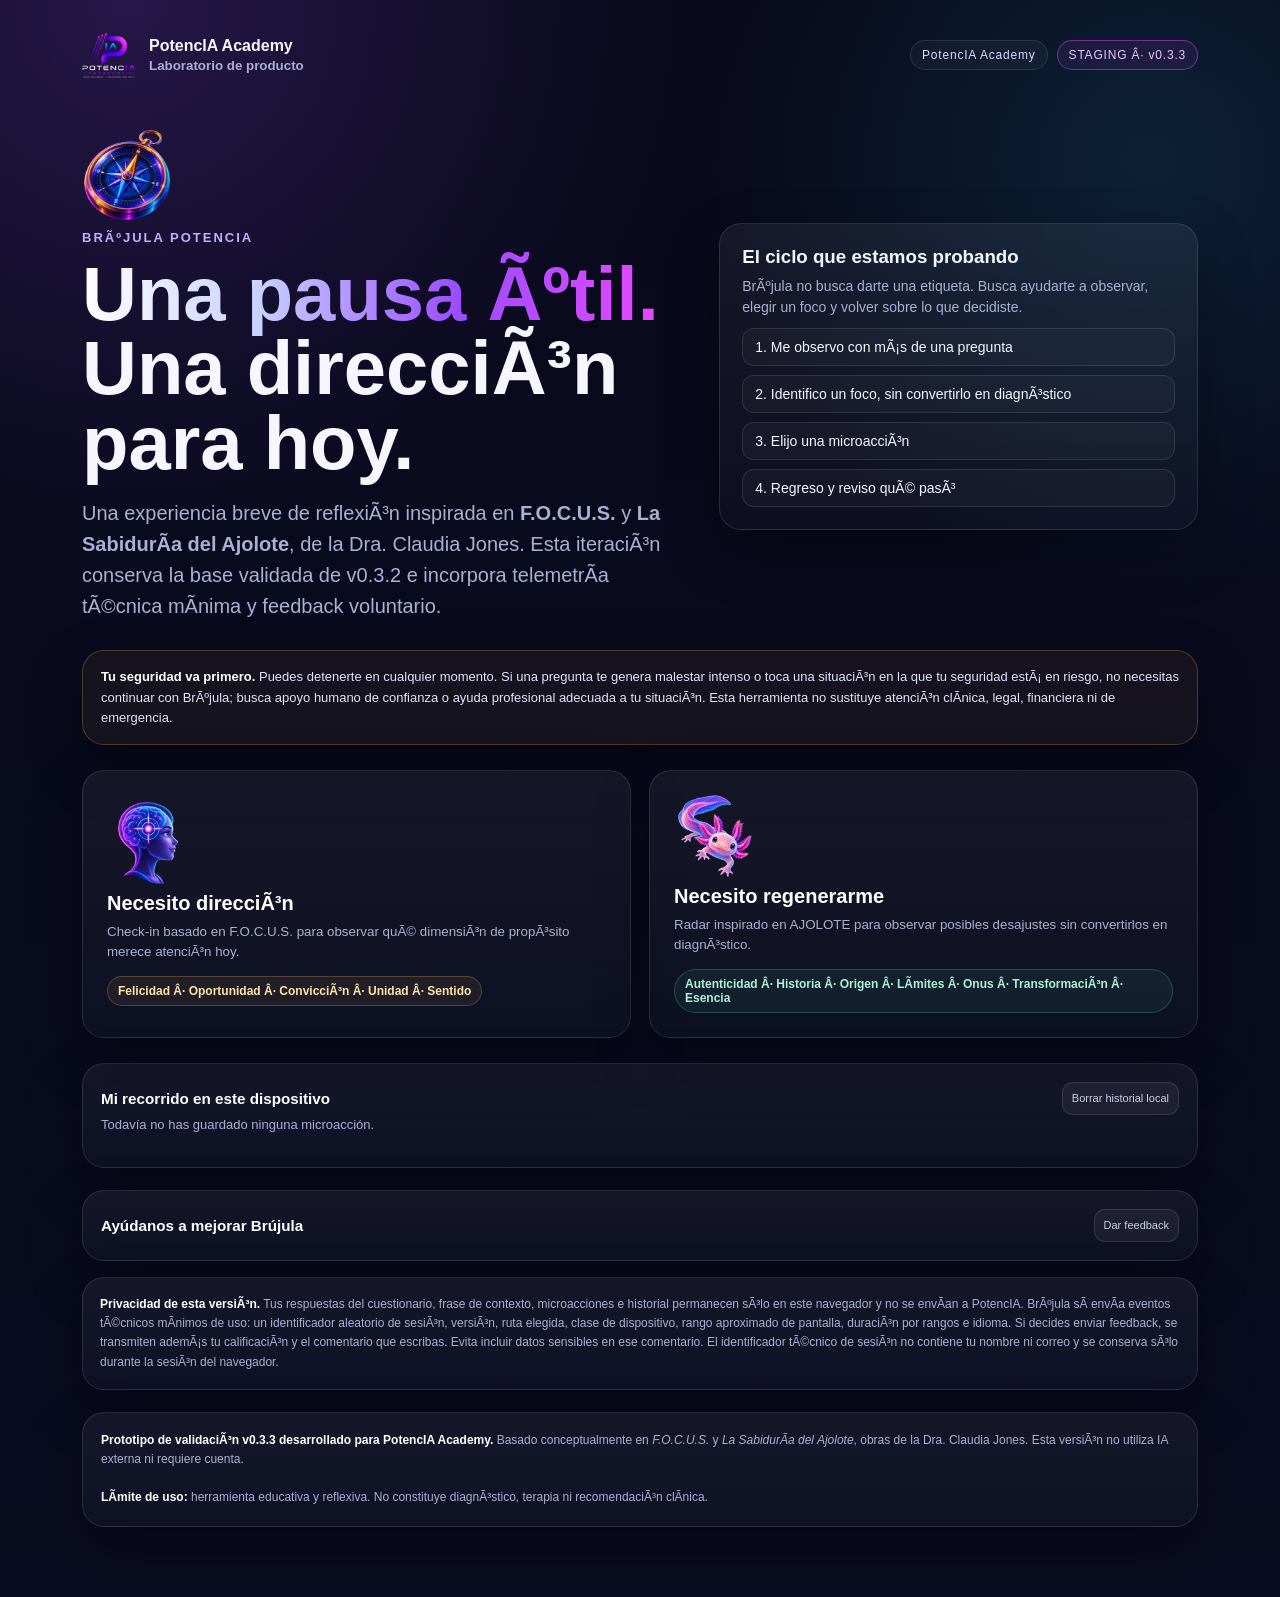
==== staging/brujula-potencia-v033/index.html @ c31e6311 "Despliegue público mínimo inicial" ====
﻿<!doctype html>
<html lang="es">
<head>
<meta charset="utf-8">
<meta name="viewport" content="width=device-width,initial-scale=1">
<title>BrÃºjula PotencIA v0.3.3 â€” Staging</title>
<link rel="stylesheet" href="./styles.css">
</head>
<body>
<div class="w">
  <div class="top">
    <div class="brand"><img src="./assets/potencia-academy-logo.webp" alt="" aria-hidden="true" style="width:54px;height:54px;object-fit:contain;display:block"><div>PotencIA Academy<small>Laboratorio de producto</small></div></div>
    <div class="topright"><a class="stage" href="../../">PotencIA Academy</a><div class="badge">STAGING Â· v0.3.3</div></div>
  </div>

  <section class="hero">
    <div><img src="./assets/brujula.webp" alt="" aria-hidden="true" style="width:90px;height:90px;object-fit:contain;display:block;margin-bottom:10px"><div class="k">BrÃºjula PotencIA</div><h1><span class="gr">Una pausa Ãºtil.</span><br>Una direcciÃ³n para hoy.</h1><p>Una experiencia breve de reflexiÃ³n inspirada en <b>F.O.C.U.S.</b> y <b>La SabidurÃ­a del Ajolote</b>, de la Dra. Claudia Jones. Esta iteraciÃ³n conserva la base validada de v0.3.2 e incorpora telemetrÃ­a tÃ©cnica mÃ­nima y feedback voluntario.</p></div>
    <div class="box"><h3>El ciclo que estamos probando</h3><p>BrÃºjula no busca darte una etiqueta. Busca ayudarte a observar, elegir un foco y volver sobre lo que decidiste.</p><div class="step">1. Me observo con mÃ¡s de una pregunta</div><div class="step">2. Identifico un foco, sin convertirlo en diagnÃ³stico</div><div class="step">3. Elijo una microacciÃ³n</div><div class="step">4. Regreso y reviso quÃ© pasÃ³</div></div>
  </section>

  <div class="safety"><strong>Tu seguridad va primero.</strong> Puedes detenerte en cualquier momento. Si una pregunta te genera malestar intenso o toca una situaciÃ³n en la que tu seguridad estÃ¡ en riesgo, no necesitas continuar con BrÃºjula; busca apoyo humano de confianza o ayuda profesional adecuada a tu situaciÃ³n. Esta herramienta no sustituye atenciÃ³n clÃ­nica, legal, financiera ni de emergencia.</div>

  <section class="follow" id="followCard" aria-live="polite"></section>

  <section id="home">
    <div class="choices">
      <button type="button" class="card f" onclick="openRoute('focus')"><img src="./assets/focus.webp" alt="" aria-hidden="true" style="width:82px;height:82px;object-fit:contain;display:block;margin-bottom:8px"><h2>Necesito direcciÃ³n</h2><p>Check-in basado en F.O.C.U.S. para observar quÃ© dimensiÃ³n de propÃ³sito merece atenciÃ³n hoy.</p><span class="tag">Felicidad Â· Oportunidad Â· ConvicciÃ³n Â· Unidad Â· Sentido</span></button>
      <button type="button" class="card a" onclick="openRoute('axo')"><img src="./assets/ajolote.webp" alt="" aria-hidden="true" style="width:82px;height:82px;object-fit:contain;display:block;margin-bottom:8px"><h2>Necesito regenerarme</h2><p>Radar inspirado en AJOLOTE para observar posibles desajustes sin convertirlos en diagnÃ³stico.</p><span class="tag">Autenticidad Â· Historia Â· Origen Â· LÃ­mites Â· Onus Â· TransformaciÃ³n Â· Esencia</span></button>
    </div>
  </section>

  <section class="app" id="focus" aria-labelledby="focusTitle"><div class="ah"><div><div class="k">Ruta F.O.C.U.S.</div><h2 id="focusTitle" tabindex="-1">Â¿DÃ³nde necesitas direcciÃ³n hoy?</h2><p>1 = necesito atenderlo Â· 5 = se siente sÃ³lido hoy.</p></div><img src="./assets/focus.webp" alt="" aria-hidden="true" style="width:96px;height:96px;object-fit:contain;display:block;margin-left:auto;align-self:center"><button type="button" class="back" onclick="goHome()">â† Volver</button></div><div class="grid"><div class="panel" id="focusForm"></div><div class="panel"><div class="res empty" id="focusRes" tabindex="-1" aria-live="polite">Tu reflexiÃ³n aparecerÃ¡ aquÃ­.<br>La herramienta identifica Ã¡reas para explorar, no una calificaciÃ³n personal.</div></div></div></section>

  <section class="app" id="axo" aria-labelledby="axoTitle"><div class="ah"><div><div class="k">Ruta AJOLOTE</div><h2 id="axoTitle" tabindex="-1">Â¿DÃ³nde puede haber un desajuste hoy?</h2><p>1 = quiero explorarlo Â· 5 = se siente alineado.</p></div><img src="./assets/ajolote.webp" alt="" aria-hidden="true" style="width:96px;height:96px;object-fit:contain;display:block;margin-left:auto;align-self:center"><button type="button" class="back" onclick="goHome()">â† Volver</button></div><div class="grid"><div class="panel" id="axoForm"></div><div class="panel"><div class="res empty" id="axoRes" tabindex="-1" aria-live="polite">Tu reflexiÃ³n aparecerÃ¡ aquÃ­.<br>Propone un Ã¡rea de observaciÃ³n; no diagnostica.</div></div></div></section>

  <section class="history" aria-labelledby="historyTitle"><div class="historytop"><h3 id="historyTitle">Mi recorrido en este dispositivo</h3><button type="button" class="clearbtn" onclick="clearHistory()">Borrar historial local</button></div><div id="historyList" aria-live="polite">TodavÃ­a no has guardado ninguna microacciÃ³n.</div><div id="storageNotice" class="note" aria-live="polite"></div></section>

  <section class="history" id="feedbackCard" aria-labelledby="feedbackTitle"></section>

  <div class="privacy"><strong>Privacidad de esta versiÃ³n.</strong> Tus respuestas del cuestionario, frase de contexto, microacciones e historial permanecen sÃ³lo en este navegador y no se envÃ­an a PotencIA. BrÃºjula sÃ­ envÃ­a eventos tÃ©cnicos mÃ­nimos de uso: un identificador aleatorio de sesiÃ³n, versiÃ³n, ruta elegida, clase de dispositivo, rango aproximado de pantalla, duraciÃ³n por rangos e idioma. Si decides enviar feedback, se transmiten ademÃ¡s tu calificaciÃ³n y el comentario que escribas. Evita incluir datos sensibles en ese comentario. El identificador tÃ©cnico de sesiÃ³n no contiene tu nombre ni correo y se conserva sÃ³lo durante la sesiÃ³n del navegador.</div>

  <div class="foot"><strong>Prototipo de validaciÃ³n v0.3.3 desarrollado para PotencIA Academy.</strong> Basado conceptualmente en <em>F.O.C.U.S.</em> y <em>La SabidurÃ­a del Ajolote</em>, obras de la Dra. Claudia Jones. Esta versiÃ³n no utiliza IA externa ni requiere cuenta.<br><br><strong>LÃ­mite de uso:</strong> herramienta educativa y reflexiva. No constituye diagnÃ³stico, terapia ni recomendaciÃ³n clÃ­nica.</div>
</div>

<script src="./data.js"></script>
<script src="./app.js"></script>
<script src="./telemetry.js"></script>
</body>
</html>
---- staging/brujula-potencia-v033/styles.css ----
:root{--bg:#08091a;--bg2:#0b0e24;--panel:#10132e;--txt:#f5f6ff;--mut:#aab0d4;--p:#9b4dff;--m:#e648ff;--c:#29c8ff;--g:#4ed5a2;--y:#f2ba50;--r:#ff7d93;--b:rgba(255,255,255,.11);--shadow:0 22px 55px rgba(0,0,0,.30)}
*{box-sizing:border-box}html{scroll-behavior:smooth}body{margin:0;font-family:Inter,Segoe UI,Arial,sans-serif;color:var(--txt);background:radial-gradient(circle at 10% 0,rgba(155,77,255,.20),transparent 28%),radial-gradient(circle at 90% 10%,rgba(41,200,255,.12),transparent 24%),linear-gradient(180deg,#08091a,#090b20);min-height:100vh}.w{max-width:1160px;margin:auto;padding:28px 22px 70px}.top{display:flex;justify-content:space-between;align-items:center;gap:18px}.brand{display:flex;gap:13px;align-items:center;font-weight:800}.logo{width:46px;height:46px;border-radius:14px;display:grid;place-items:center;background:linear-gradient(135deg,var(--c),var(--p),var(--m));font-weight:900}.brand small{display:block;color:var(--mut);font-weight:600;margin-top:3px}.topright{display:flex;gap:9px;align-items:center;flex-wrap:wrap;justify-content:flex-end}.badge,.stage{font-size:12px;letter-spacing:.8px;border-radius:999px;padding:7px 11px}.badge{border:1px solid rgba(230,72,255,.45);background:rgba(230,72,255,.08);color:#f0c7ff}.stage{border:1px solid var(--b);color:#d8dcff;background:rgba(255,255,255,.035)}a.stage{text-decoration:none}.hero{display:grid;grid-template-columns:1.12fr .88fr;gap:28px;align-items:center;padding:48px 0 26px}.k{font-size:13px;color:#c7abff;text-transform:uppercase;letter-spacing:2px;font-weight:800}h1{font-size:clamp(44px,6vw,76px);line-height:.98;margin:12px 0 18px}.gr{background:linear-gradient(90deg,#fff,#c8d4ff 30%,#9b4dff 65%,#e648ff);-webkit-background-clip:text;background-clip:text;color:transparent}.hero p{font-size:20px;line-height:1.55;color:var(--mut);margin:0}.box,.card,.app,.follow,.history,.foot,.privacy,.safety{border:1px solid var(--b);border-radius:22px;background:linear-gradient(180deg,rgba(255,255,255,.06),rgba(255,255,255,.025));box-shadow:var(--shadow)}.box{padding:22px}.box h3{margin:0 0 8px}.box p{font-size:14px!important}.step{padding:10px 12px;margin-top:9px;border:1px solid var(--b);border-radius:12px;background:rgba(255,255,255,.03);font-size:14px}.safety{padding:16px 18px;margin:2px 0 20px;color:#dfe3ff;font-size:13px;line-height:1.55;border-color:rgba(242,186,80,.24);background:rgba(242,186,80,.055)}.safety strong{color:white}.follow{padding:20px;margin:10px 0 25px;display:none}.follow.on{display:block}.follow-top{display:flex;justify-content:space-between;gap:14px;align-items:flex-start}.follow h3{margin:3px 0 7px}.follow p{margin:0;color:var(--mut);line-height:1.5}.statusrow,.row{display:flex;gap:9px;flex-wrap:wrap;margin-top:15px}.statusbtn,.back,.btn,.ghost,.choicebtn,.clearbtn{border-radius:11px;padding:10px 13px;font-weight:800;cursor:pointer;font:inherit}.statusbtn,.back,.ghost,.choicebtn,.clearbtn{border:1px solid var(--b);background:rgba(255,255,255,.05);color:white}.statusbtn:hover,.back:hover,.ghost:hover,.choicebtn:hover{border-color:rgba(155,77,255,.55)}.btn{border:0;color:white;background:linear-gradient(90deg,var(--p),var(--m));box-shadow:0 10px 25px rgba(155,77,255,.2)}button:disabled{opacity:.48;cursor:not-allowed}button:focus-visible,a:focus-visible,input:focus-visible,textarea:focus-visible{outline:3px solid rgba(41,200,255,.72);outline-offset:3px}.choices{display:grid;grid-template-columns:1fr 1fr;gap:18px;margin:25px 0}.card{padding:24px;text-align:left;color:white;cursor:pointer;transition:.2s}.card:hover{transform:translateY(-3px);border-color:rgba(155,77,255,.45)}.card h2{margin:8px 0 7px}.card p{margin:0;color:var(--mut);line-height:1.5}.tag{display:inline-block;margin-top:14px;padding:7px 10px;border-radius:999px;font-size:12px;font-weight:800}.f .tag{color:#ffe4aa;border:1px solid rgba(242,186,80,.25);background:rgba(242,186,80,.08)}.a .tag{color:#aef2d6;border:1px solid rgba(78,213,162,.25);background:rgba(78,213,162,.08)}.app{display:none;padding:20px;margin-top:8px}.app.on{display:block}.ah{display:flex;justify-content:space-between;gap:15px;align-items:flex-start}.ah h2{margin:4px 0 5px}.ah p{color:var(--mut);margin:0;line-height:1.5}.grid{display:grid;grid-template-columns:.94fr 1.06fr;gap:18px;margin-top:18px}.panel{border:1px solid var(--b);border-radius:18px;padding:19px;background:rgba(255,255,255,.025)}.panel h3{margin:0 0 6px}.lead{color:var(--mut);font-size:13px;margin:0 0 15px;line-height:1.5}.dim{padding:15px 0;border:0;border-bottom:1px solid rgba(255,255,255,.075);margin:0}.dim:last-of-type{border-bottom:0}.dim legend{width:100%;padding:0}.dimhead{display:flex;justify-content:space-between;gap:12px;align-items:flex-start;margin-bottom:8px}.dimhead b{line-height:1.4}.avg{font-size:12px;color:#cfd4ff;white-space:nowrap;background:rgba(255,255,255,.04);border:1px solid var(--b);padding:5px 8px;border-radius:999px}.q{padding:8px 0}.qt{display:flex;justify-content:space-between;gap:12px;font-size:13px;line-height:1.4;color:#e3e6ff}.sc{font-size:12px;color:#b9c0e7;white-space:nowrap}input[type=range]{width:100%;accent-color:var(--p);margin-top:8px}.scale{display:flex;justify-content:space-between;color:#9299bd;font-size:11px}.unanswered{color:#f5c56f}.context{margin-top:17px;padding-top:15px;border-top:1px solid rgba(255,255,255,.075)}label{display:block;font-size:12px;color:#e1e5ff;font-weight:800;margin-bottom:7px}textarea,input[type=text]{width:100%;border-radius:12px;border:1px solid var(--b);background:#090c1f;color:white;padding:12px 13px;outline:none;font:inherit}textarea{min-height:92px;resize:vertical}textarea:focus,input[type=text]:focus{border-color:rgba(155,77,255,.7);box-shadow:0 0 0 3px rgba(155,77,255,.11)}.res{min-height:550px;border:1px solid var(--b);border-radius:15px;padding:19px;background:#090c1f;line-height:1.55}.res.empty{display:flex;align-items:center;justify-content:center;text-align:center;color:#8f97bd}.res.stale{border-color:rgba(242,186,80,.35);color:#e8d8b8}.res h2{margin:0 0 5px}.res h4{margin:17px 0 5px;font-size:12px;letter-spacing:1px;text-transform:uppercase;color:#bfc5e9}.res p{margin:5px 0}.rbadge{display:inline-block;padding:6px 9px;border-radius:999px;font-size:12px;font-weight:800;margin-bottom:10px}.bf{color:#ffe4aa;border:1px solid rgba(242,186,80,.25);background:rgba(242,186,80,.08)}.ba{color:#aef2d6;border:1px solid rgba(78,213,162,.25);background:rgba(78,213,162,.08)}.contextbox,.act,.book,.near,.choose{margin-top:14px;padding:14px;border-radius:13px;border:1px solid var(--b)}.contextbox{background:rgba(41,200,255,.055)}.contextbox p{font-size:13px;color:#dbe8ff}.act{background:linear-gradient(90deg,rgba(155,77,255,.12),rgba(41,200,255,.07))}.book,.near{background:rgba(255,255,255,.035)}.book p,.near p{color:var(--mut);font-size:13px}.choose{background:rgba(242,186,80,.06);border-color:rgba(242,186,80,.2)}.choicegrid{display:flex;gap:8px;flex-wrap:wrap;margin-top:10px}.actionlist{display:grid;gap:8px;margin-top:9px}.actionopt{display:flex;align-items:flex-start;gap:8px;border:1px solid var(--b);border-radius:11px;padding:10px;background:rgba(255,255,255,.025);font-size:13px}.actionopt input{margin-top:3px}.customaction{margin-top:10px}.savecontext{display:flex;gap:9px;align-items:flex-start;margin-top:12px;font-size:12px;color:#cfd4ef;font-weight:600}.savecontext input{margin-top:2px}.note{margin-top:14px;font-size:12px;color:#9299bd;line-height:1.5}.history{margin-top:22px;padding:18px;color:var(--mut);font-size:13px;line-height:1.55}.historytop{display:flex;justify-content:space-between;gap:12px;align-items:center}.history h3{margin:0;color:white}.clearbtn{font-size:11px;padding:7px 9px;color:#cbd0ed}.histitem{padding:12px 0;border-bottom:1px solid rgba(255,255,255,.07)}.histitem:last-child{border-bottom:0}.histitem b{color:white}.hstatus{display:inline-block;margin-left:6px;padding:3px 7px;border-radius:999px;border:1px solid var(--b);font-size:10px;color:#cfd4ff}.privacy{margin-top:16px;padding:17px;color:var(--mut);font-size:12px;line-height:1.6}.privacy strong{color:white}.foot{margin-top:22px;padding:18px;color:var(--mut);font-size:12px;line-height:1.6}.foot strong{color:white}.link{display:inline-block;margin-top:7px;color:white;text-decoration:none;font-weight:800;border:1px solid var(--b);padding:9px 11px;border-radius:10px;background:rgba(255,255,255,.05)}.error{color:#ffc3cd}.ok{color:#aef2d6}.hidden{display:none!important}.sr-only{position:absolute;width:1px;height:1px;padding:0;margin:-1px;overflow:hidden;clip:rect(0,0,0,0);white-space:nowrap;border:0}@media(max-width:880px){.hero,.choices,.grid{grid-template-columns:1fr}.ah,.follow-top{flex-direction:column}.top{align-items:flex-start}.topright{justify-content:flex-start}.res{min-height:360px}}
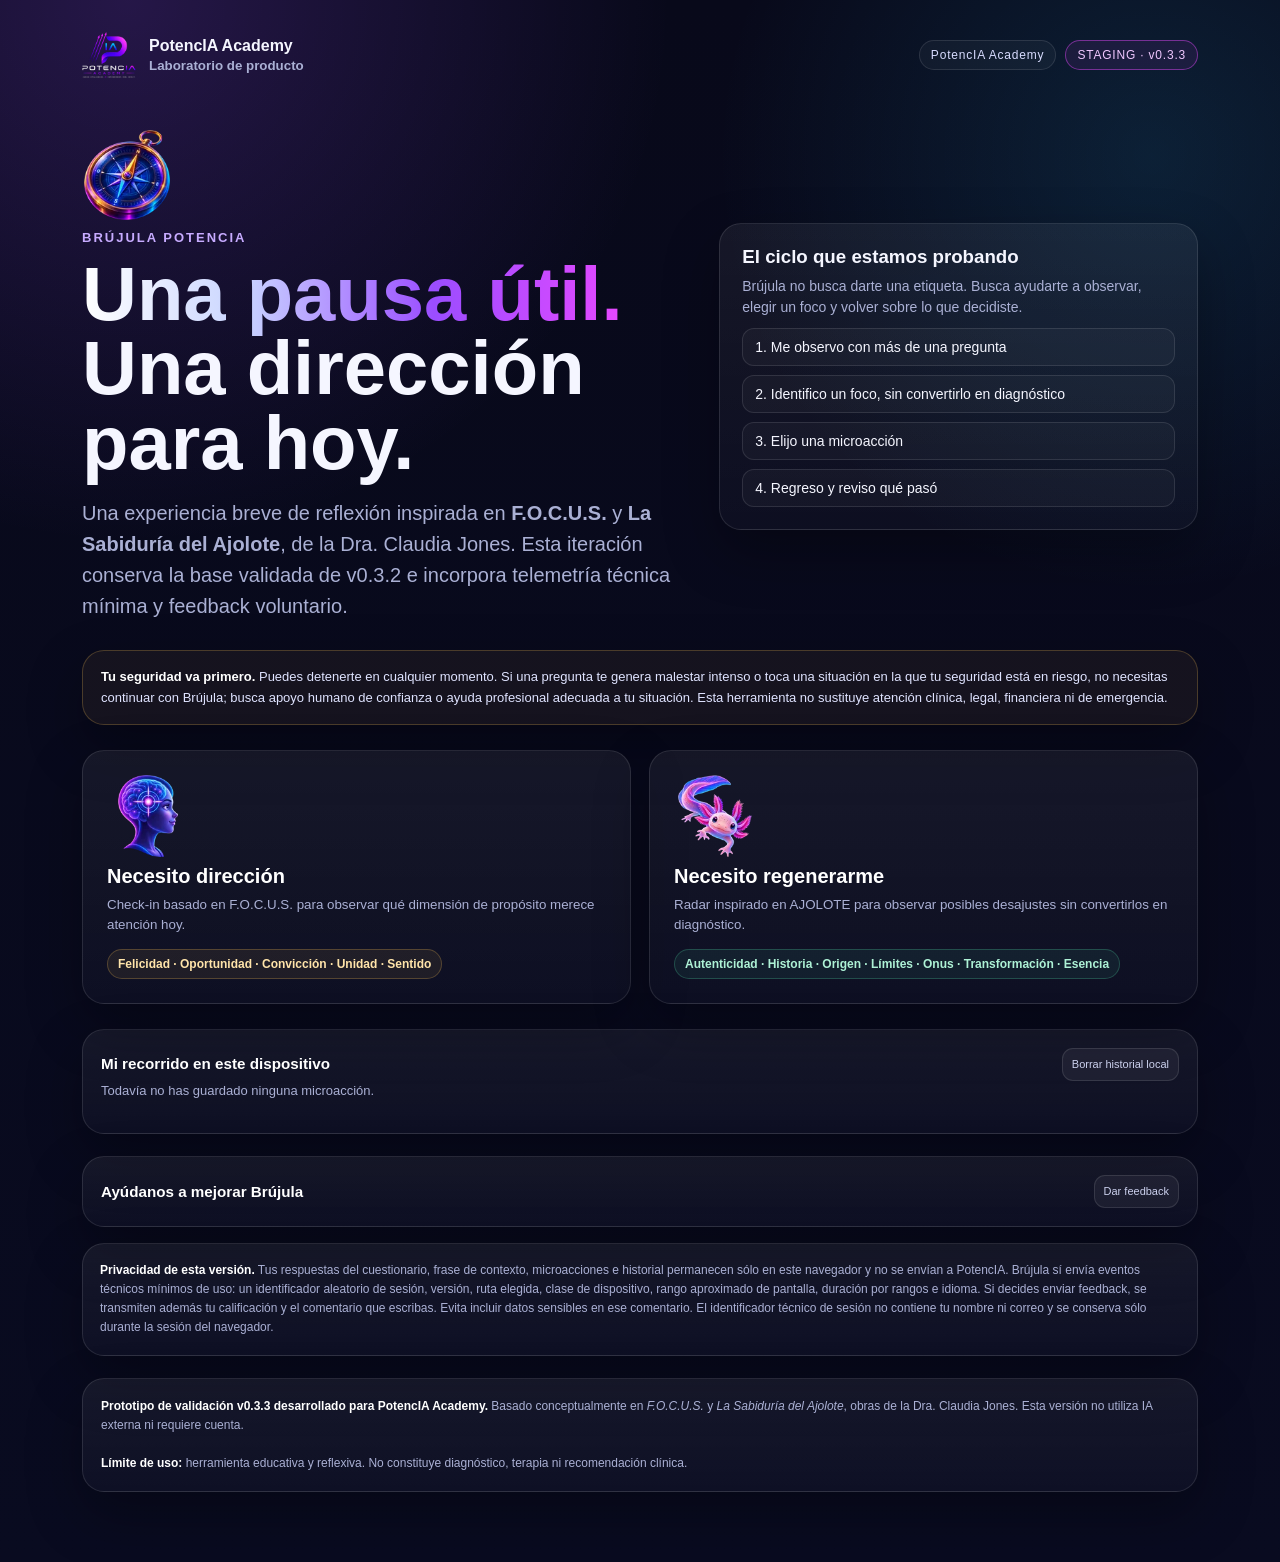
==== commit d897b61f: "Corrige codificación UTF-8 de Brújula" ====
--- a/staging/brujula-potencia-v033/index.html
+++ b/staging/brujula-potencia-v033/index.html
@@ -1,45 +1,45 @@
-﻿<!doctype html>
+<!doctype html>
 <html lang="es">
 <head>
 <meta charset="utf-8">
 <meta name="viewport" content="width=device-width,initial-scale=1">
-<title>BrÃºjula PotencIA v0.3.3 â€” Staging</title>
+<title>Brújula PotencIA v0.3.3 — Staging</title>
 <link rel="stylesheet" href="./styles.css">
 </head>
 <body>
 <div class="w">
   <div class="top">
     <div class="brand"><img src="./assets/potencia-academy-logo.webp" alt="" aria-hidden="true" style="width:54px;height:54px;object-fit:contain;display:block"><div>PotencIA Academy<small>Laboratorio de producto</small></div></div>
-    <div class="topright"><a class="stage" href="../../">PotencIA Academy</a><div class="badge">STAGING Â· v0.3.3</div></div>
+    <div class="topright"><a class="stage" href="../../">PotencIA Academy</a><div class="badge">STAGING · v0.3.3</div></div>
   </div>
 
   <section class="hero">
-    <div><img src="./assets/brujula.webp" alt="" aria-hidden="true" style="width:90px;height:90px;object-fit:contain;display:block;margin-bottom:10px"><div class="k">BrÃºjula PotencIA</div><h1><span class="gr">Una pausa Ãºtil.</span><br>Una direcciÃ³n para hoy.</h1><p>Una experiencia breve de reflexiÃ³n inspirada en <b>F.O.C.U.S.</b> y <b>La SabidurÃ­a del Ajolote</b>, de la Dra. Claudia Jones. Esta iteraciÃ³n conserva la base validada de v0.3.2 e incorpora telemetrÃ­a tÃ©cnica mÃ­nima y feedback voluntario.</p></div>
-    <div class="box"><h3>El ciclo que estamos probando</h3><p>BrÃºjula no busca darte una etiqueta. Busca ayudarte a observar, elegir un foco y volver sobre lo que decidiste.</p><div class="step">1. Me observo con mÃ¡s de una pregunta</div><div class="step">2. Identifico un foco, sin convertirlo en diagnÃ³stico</div><div class="step">3. Elijo una microacciÃ³n</div><div class="step">4. Regreso y reviso quÃ© pasÃ³</div></div>
+    <div><img src="./assets/brujula.webp" alt="" aria-hidden="true" style="width:90px;height:90px;object-fit:contain;display:block;margin-bottom:10px"><div class="k">Brújula PotencIA</div><h1><span class="gr">Una pausa útil.</span><br>Una dirección para hoy.</h1><p>Una experiencia breve de reflexión inspirada en <b>F.O.C.U.S.</b> y <b>La Sabiduría del Ajolote</b>, de la Dra. Claudia Jones. Esta iteración conserva la base validada de v0.3.2 e incorpora telemetría técnica mínima y feedback voluntario.</p></div>
+    <div class="box"><h3>El ciclo que estamos probando</h3><p>Brújula no busca darte una etiqueta. Busca ayudarte a observar, elegir un foco y volver sobre lo que decidiste.</p><div class="step">1. Me observo con más de una pregunta</div><div class="step">2. Identifico un foco, sin convertirlo en diagnóstico</div><div class="step">3. Elijo una microacción</div><div class="step">4. Regreso y reviso qué pasó</div></div>
   </section>
 
-  <div class="safety"><strong>Tu seguridad va primero.</strong> Puedes detenerte en cualquier momento. Si una pregunta te genera malestar intenso o toca una situaciÃ³n en la que tu seguridad estÃ¡ en riesgo, no necesitas continuar con BrÃºjula; busca apoyo humano de confianza o ayuda profesional adecuada a tu situaciÃ³n. Esta herramienta no sustituye atenciÃ³n clÃ­nica, legal, financiera ni de emergencia.</div>
+  <div class="safety"><strong>Tu seguridad va primero.</strong> Puedes detenerte en cualquier momento. Si una pregunta te genera malestar intenso o toca una situación en la que tu seguridad está en riesgo, no necesitas continuar con Brújula; busca apoyo humano de confianza o ayuda profesional adecuada a tu situación. Esta herramienta no sustituye atención clínica, legal, financiera ni de emergencia.</div>
 
   <section class="follow" id="followCard" aria-live="polite"></section>
 
   <section id="home">
     <div class="choices">
-      <button type="button" class="card f" onclick="openRoute('focus')"><img src="./assets/focus.webp" alt="" aria-hidden="true" style="width:82px;height:82px;object-fit:contain;display:block;margin-bottom:8px"><h2>Necesito direcciÃ³n</h2><p>Check-in basado en F.O.C.U.S. para observar quÃ© dimensiÃ³n de propÃ³sito merece atenciÃ³n hoy.</p><span class="tag">Felicidad Â· Oportunidad Â· ConvicciÃ³n Â· Unidad Â· Sentido</span></button>
-      <button type="button" class="card a" onclick="openRoute('axo')"><img src="./assets/ajolote.webp" alt="" aria-hidden="true" style="width:82px;height:82px;object-fit:contain;display:block;margin-bottom:8px"><h2>Necesito regenerarme</h2><p>Radar inspirado en AJOLOTE para observar posibles desajustes sin convertirlos en diagnÃ³stico.</p><span class="tag">Autenticidad Â· Historia Â· Origen Â· LÃ­mites Â· Onus Â· TransformaciÃ³n Â· Esencia</span></button>
+      <button type="button" class="card f" onclick="openRoute('focus')"><img src="./assets/focus.webp" alt="" aria-hidden="true" style="width:82px;height:82px;object-fit:contain;display:block;margin-bottom:8px"><h2>Necesito dirección</h2><p>Check-in basado en F.O.C.U.S. para observar qué dimensión de propósito merece atención hoy.</p><span class="tag">Felicidad · Oportunidad · Convicción · Unidad · Sentido</span></button>
+      <button type="button" class="card a" onclick="openRoute('axo')"><img src="./assets/ajolote.webp" alt="" aria-hidden="true" style="width:82px;height:82px;object-fit:contain;display:block;margin-bottom:8px"><h2>Necesito regenerarme</h2><p>Radar inspirado en AJOLOTE para observar posibles desajustes sin convertirlos en diagnóstico.</p><span class="tag">Autenticidad · Historia · Origen · Límites · Onus · Transformación · Esencia</span></button>
     </div>
   </section>
 
-  <section class="app" id="focus" aria-labelledby="focusTitle"><div class="ah"><div><div class="k">Ruta F.O.C.U.S.</div><h2 id="focusTitle" tabindex="-1">Â¿DÃ³nde necesitas direcciÃ³n hoy?</h2><p>1 = necesito atenderlo Â· 5 = se siente sÃ³lido hoy.</p></div><img src="./assets/focus.webp" alt="" aria-hidden="true" style="width:96px;height:96px;object-fit:contain;display:block;margin-left:auto;align-self:center"><button type="button" class="back" onclick="goHome()">â† Volver</button></div><div class="grid"><div class="panel" id="focusForm"></div><div class="panel"><div class="res empty" id="focusRes" tabindex="-1" aria-live="polite">Tu reflexiÃ³n aparecerÃ¡ aquÃ­.<br>La herramienta identifica Ã¡reas para explorar, no una calificaciÃ³n personal.</div></div></div></section>
+  <section class="app" id="focus" aria-labelledby="focusTitle"><div class="ah"><div><div class="k">Ruta F.O.C.U.S.</div><h2 id="focusTitle" tabindex="-1">¿Dónde necesitas dirección hoy?</h2><p>1 = necesito atenderlo · 5 = se siente sólido hoy.</p></div><img src="./assets/focus.webp" alt="" aria-hidden="true" style="width:96px;height:96px;object-fit:contain;display:block;margin-left:auto;align-self:center"><button type="button" class="back" onclick="goHome()">← Volver</button></div><div class="grid"><div class="panel" id="focusForm"></div><div class="panel"><div class="res empty" id="focusRes" tabindex="-1" aria-live="polite">Tu reflexión aparecerá aquí.<br>La herramienta identifica áreas para explorar, no una calificación personal.</div></div></div></section>
 
-  <section class="app" id="axo" aria-labelledby="axoTitle"><div class="ah"><div><div class="k">Ruta AJOLOTE</div><h2 id="axoTitle" tabindex="-1">Â¿DÃ³nde puede haber un desajuste hoy?</h2><p>1 = quiero explorarlo Â· 5 = se siente alineado.</p></div><img src="./assets/ajolote.webp" alt="" aria-hidden="true" style="width:96px;height:96px;object-fit:contain;display:block;margin-left:auto;align-self:center"><button type="button" class="back" onclick="goHome()">â† Volver</button></div><div class="grid"><div class="panel" id="axoForm"></div><div class="panel"><div class="res empty" id="axoRes" tabindex="-1" aria-live="polite">Tu reflexiÃ³n aparecerÃ¡ aquÃ­.<br>Propone un Ã¡rea de observaciÃ³n; no diagnostica.</div></div></div></section>
+  <section class="app" id="axo" aria-labelledby="axoTitle"><div class="ah"><div><div class="k">Ruta AJOLOTE</div><h2 id="axoTitle" tabindex="-1">¿Dónde puede haber un desajuste hoy?</h2><p>1 = quiero explorarlo · 5 = se siente alineado.</p></div><img src="./assets/ajolote.webp" alt="" aria-hidden="true" style="width:96px;height:96px;object-fit:contain;display:block;margin-left:auto;align-self:center"><button type="button" class="back" onclick="goHome()">← Volver</button></div><div class="grid"><div class="panel" id="axoForm"></div><div class="panel"><div class="res empty" id="axoRes" tabindex="-1" aria-live="polite">Tu reflexión aparecerá aquí.<br>Propone un área de observación; no diagnostica.</div></div></div></section>
 
-  <section class="history" aria-labelledby="historyTitle"><div class="historytop"><h3 id="historyTitle">Mi recorrido en este dispositivo</h3><button type="button" class="clearbtn" onclick="clearHistory()">Borrar historial local</button></div><div id="historyList" aria-live="polite">TodavÃ­a no has guardado ninguna microacciÃ³n.</div><div id="storageNotice" class="note" aria-live="polite"></div></section>
+  <section class="history" aria-labelledby="historyTitle"><div class="historytop"><h3 id="historyTitle">Mi recorrido en este dispositivo</h3><button type="button" class="clearbtn" onclick="clearHistory()">Borrar historial local</button></div><div id="historyList" aria-live="polite">Todavía no has guardado ninguna microacción.</div><div id="storageNotice" class="note" aria-live="polite"></div></section>
 
   <section class="history" id="feedbackCard" aria-labelledby="feedbackTitle"></section>
 
-  <div class="privacy"><strong>Privacidad de esta versiÃ³n.</strong> Tus respuestas del cuestionario, frase de contexto, microacciones e historial permanecen sÃ³lo en este navegador y no se envÃ­an a PotencIA. BrÃºjula sÃ­ envÃ­a eventos tÃ©cnicos mÃ­nimos de uso: un identificador aleatorio de sesiÃ³n, versiÃ³n, ruta elegida, clase de dispositivo, rango aproximado de pantalla, duraciÃ³n por rangos e idioma. Si decides enviar feedback, se transmiten ademÃ¡s tu calificaciÃ³n y el comentario que escribas. Evita incluir datos sensibles en ese comentario. El identificador tÃ©cnico de sesiÃ³n no contiene tu nombre ni correo y se conserva sÃ³lo durante la sesiÃ³n del navegador.</div>
+  <div class="privacy"><strong>Privacidad de esta versión.</strong> Tus respuestas del cuestionario, frase de contexto, microacciones e historial permanecen sólo en este navegador y no se envían a PotencIA. Brújula sí envía eventos técnicos mínimos de uso: un identificador aleatorio de sesión, versión, ruta elegida, clase de dispositivo, rango aproximado de pantalla, duración por rangos e idioma. Si decides enviar feedback, se transmiten además tu calificación y el comentario que escribas. Evita incluir datos sensibles en ese comentario. El identificador técnico de sesión no contiene tu nombre ni correo y se conserva sólo durante la sesión del navegador.</div>
 
-  <div class="foot"><strong>Prototipo de validaciÃ³n v0.3.3 desarrollado para PotencIA Academy.</strong> Basado conceptualmente en <em>F.O.C.U.S.</em> y <em>La SabidurÃ­a del Ajolote</em>, obras de la Dra. Claudia Jones. Esta versiÃ³n no utiliza IA externa ni requiere cuenta.<br><br><strong>LÃ­mite de uso:</strong> herramienta educativa y reflexiva. No constituye diagnÃ³stico, terapia ni recomendaciÃ³n clÃ­nica.</div>
+  <div class="foot"><strong>Prototipo de validación v0.3.3 desarrollado para PotencIA Academy.</strong> Basado conceptualmente en <em>F.O.C.U.S.</em> y <em>La Sabiduría del Ajolote</em>, obras de la Dra. Claudia Jones. Esta versión no utiliza IA externa ni requiere cuenta.<br><br><strong>Límite de uso:</strong> herramienta educativa y reflexiva. No constituye diagnóstico, terapia ni recomendación clínica.</div>
 </div>
 
 <script src="./data.js"></script>
@@ -47,4 +47,3 @@
 <script src="./telemetry.js"></script>
 </body>
 </html>
-
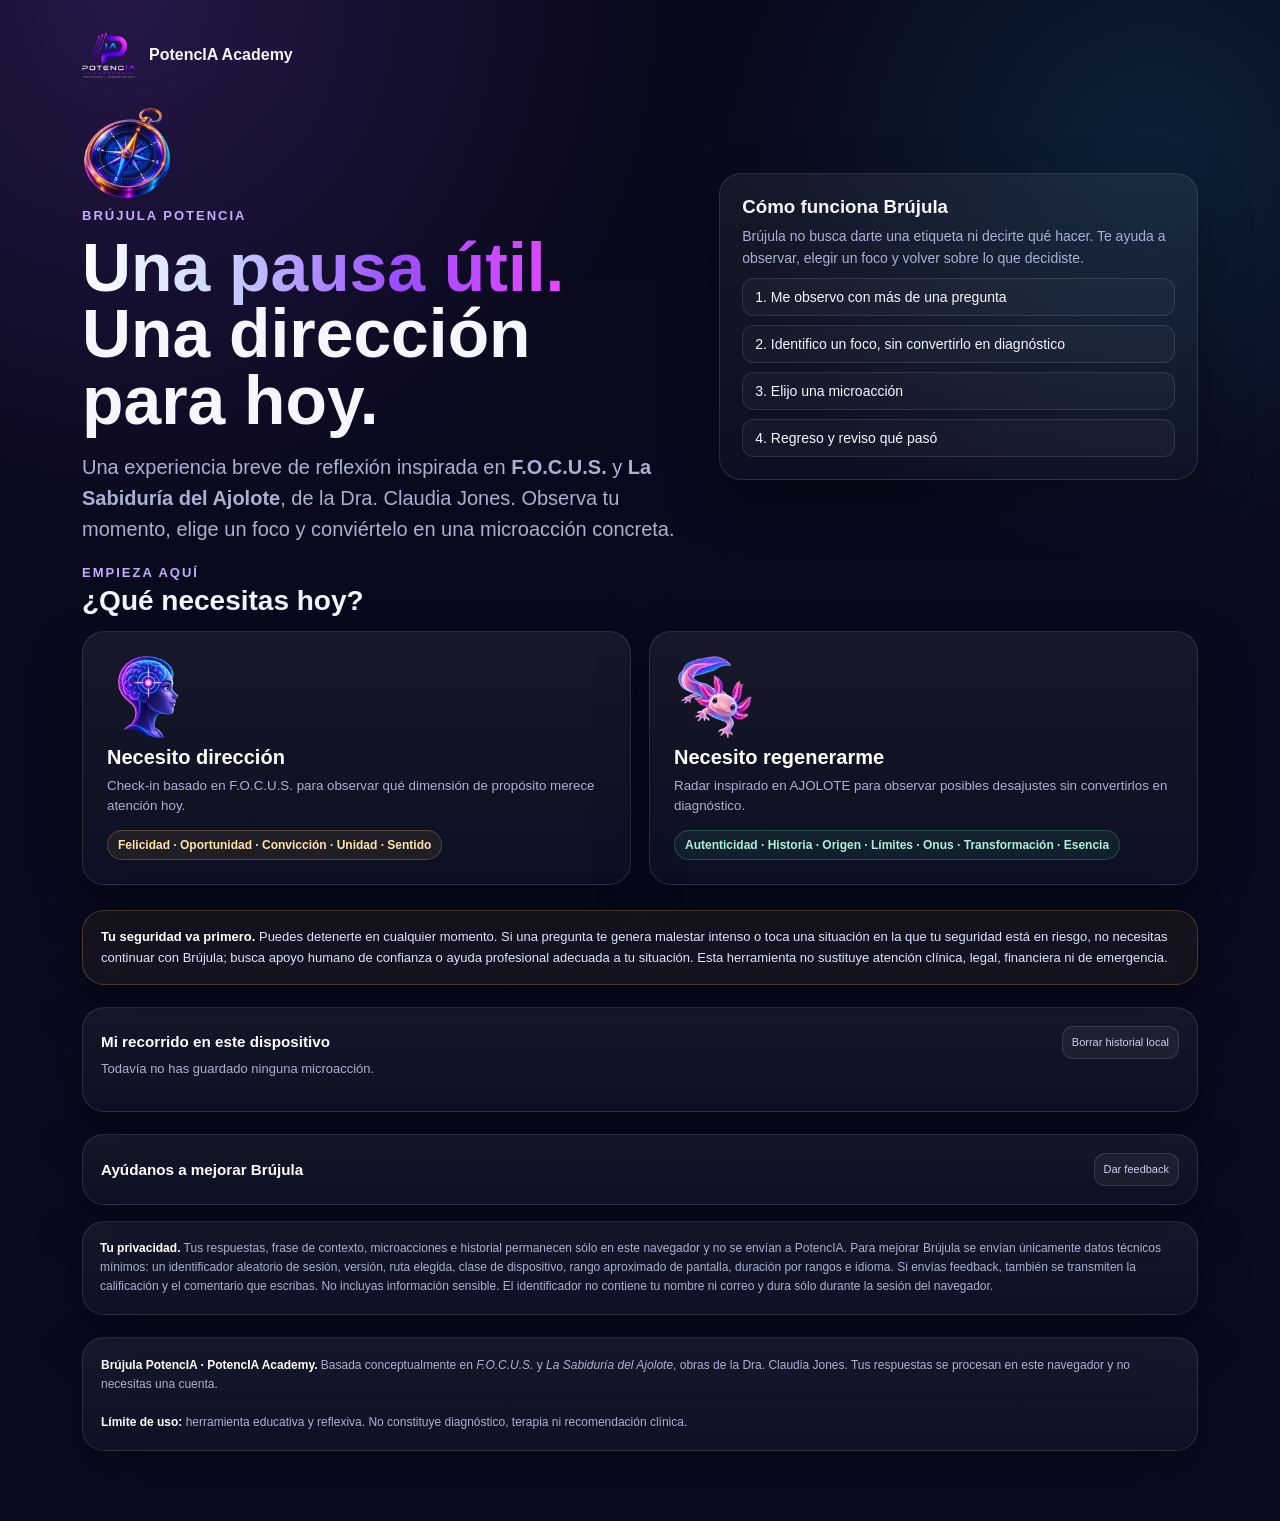
==== commit 858399c7: "Promueve Brújula P2 a la ruta pública canónica" ====
--- a/staging/brujula-potencia-v033/index.html
+++ b/staging/brujula-potencia-v033/index.html
@@ -3,31 +3,32 @@
 <head>
 <meta charset="utf-8">
 <meta name="viewport" content="width=device-width,initial-scale=1">
-<title>Brújula PotencIA v0.3.3 — Staging</title>
+<title>Brújula PotencIA — PotencIA Academy</title>
 <link rel="stylesheet" href="./styles.css">
+<link rel="stylesheet" href="./p2.css">
 </head>
 <body>
 <div class="w">
   <div class="top">
-    <div class="brand"><img src="./assets/potencia-academy-logo.webp" alt="" aria-hidden="true" style="width:54px;height:54px;object-fit:contain;display:block"><div>PotencIA Academy<small>Laboratorio de producto</small></div></div>
-    <div class="topright"><a class="stage" href="../../">PotencIA Academy</a><div class="badge">STAGING · v0.3.3</div></div>
+    <div class="brand"><img src="./assets/potencia-academy-logo.webp" alt="" aria-hidden="true" style="width:54px;height:54px;object-fit:contain;display:block"><div>PotencIA Academy</div></div>
   </div>
-
-  <section class="hero">
-    <div><img src="./assets/brujula.webp" alt="" aria-hidden="true" style="width:90px;height:90px;object-fit:contain;display:block;margin-bottom:10px"><div class="k">Brújula PotencIA</div><h1><span class="gr">Una pausa útil.</span><br>Una dirección para hoy.</h1><p>Una experiencia breve de reflexión inspirada en <b>F.O.C.U.S.</b> y <b>La Sabiduría del Ajolote</b>, de la Dra. Claudia Jones. Esta iteración conserva la base validada de v0.3.2 e incorpora telemetría técnica mínima y feedback voluntario.</p></div>
-    <div class="box"><h3>El ciclo que estamos probando</h3><p>Brújula no busca darte una etiqueta. Busca ayudarte a observar, elegir un foco y volver sobre lo que decidiste.</p><div class="step">1. Me observo con más de una pregunta</div><div class="step">2. Identifico un foco, sin convertirlo en diagnóstico</div><div class="step">3. Elijo una microacción</div><div class="step">4. Regreso y reviso qué pasó</div></div>
-  </section>
-
-  <div class="safety"><strong>Tu seguridad va primero.</strong> Puedes detenerte en cualquier momento. Si una pregunta te genera malestar intenso o toca una situación en la que tu seguridad está en riesgo, no necesitas continuar con Brújula; busca apoyo humano de confianza o ayuda profesional adecuada a tu situación. Esta herramienta no sustituye atención clínica, legal, financiera ni de emergencia.</div>
 
   <section class="follow" id="followCard" aria-live="polite"></section>
 
+  <section class="hero" style="padding:26px 0 16px">
+    <div><img src="./assets/brujula.webp" alt="" aria-hidden="true" style="width:90px;height:90px;object-fit:contain;display:block;margin-bottom:10px"><div class="k">Brújula PotencIA</div><h1 style="font-size:clamp(44px,5.3vw,68px)"><span class="gr">Una pausa útil.</span><br>Una dirección para hoy.</h1><p>Una experiencia breve de reflexión inspirada en <b>F.O.C.U.S.</b> y <b>La Sabiduría del Ajolote</b>, de la Dra. Claudia Jones. Observa tu momento, elige un foco y conviértelo en una microacción concreta.</p></div>
+    <div class="box"><h3>Cómo funciona Brújula</h3><p>Brújula no busca darte una etiqueta ni decirte qué hacer. Te ayuda a observar, elegir un foco y volver sobre lo que decidiste.</p><div class="step">1. Me observo con más de una pregunta</div><div class="step">2. Identifico un foco, sin convertirlo en diagnóstico</div><div class="step">3. Elijo una microacción</div><div class="step">4. Regreso y reviso qué pasó</div></div>
+  </section>
+
   <section id="home">
-    <div class="choices">
+    <div style="margin:4px 0 2px"><div class="k">Empieza aquí</div><h2 style="margin:5px 0 0;font-size:28px">¿Qué necesitas hoy?</h2></div>
+    <div class="choices" style="margin-top:14px">
       <button type="button" class="card f" onclick="openRoute('focus')"><img src="./assets/focus.webp" alt="" aria-hidden="true" style="width:82px;height:82px;object-fit:contain;display:block;margin-bottom:8px"><h2>Necesito dirección</h2><p>Check-in basado en F.O.C.U.S. para observar qué dimensión de propósito merece atención hoy.</p><span class="tag">Felicidad · Oportunidad · Convicción · Unidad · Sentido</span></button>
       <button type="button" class="card a" onclick="openRoute('axo')"><img src="./assets/ajolote.webp" alt="" aria-hidden="true" style="width:82px;height:82px;object-fit:contain;display:block;margin-bottom:8px"><h2>Necesito regenerarme</h2><p>Radar inspirado en AJOLOTE para observar posibles desajustes sin convertirlos en diagnóstico.</p><span class="tag">Autenticidad · Historia · Origen · Límites · Onus · Transformación · Esencia</span></button>
     </div>
   </section>
+
+  <div class="safety"><strong>Tu seguridad va primero.</strong> Puedes detenerte en cualquier momento. Si una pregunta te genera malestar intenso o toca una situación en la que tu seguridad está en riesgo, no necesitas continuar con Brújula; busca apoyo humano de confianza o ayuda profesional adecuada a tu situación. Esta herramienta no sustituye atención clínica, legal, financiera ni de emergencia.</div>
 
   <section class="app" id="focus" aria-labelledby="focusTitle"><div class="ah"><div><div class="k">Ruta F.O.C.U.S.</div><h2 id="focusTitle" tabindex="-1">¿Dónde necesitas dirección hoy?</h2><p>1 = necesito atenderlo · 5 = se siente sólido hoy.</p></div><img src="./assets/focus.webp" alt="" aria-hidden="true" style="width:96px;height:96px;object-fit:contain;display:block;margin-left:auto;align-self:center"><button type="button" class="back" onclick="goHome()">← Volver</button></div><div class="grid"><div class="panel" id="focusForm"></div><div class="panel"><div class="res empty" id="focusRes" tabindex="-1" aria-live="polite">Tu reflexión aparecerá aquí.<br>La herramienta identifica áreas para explorar, no una calificación personal.</div></div></div></section>
 
@@ -37,13 +38,14 @@
 
   <section class="history" id="feedbackCard" aria-labelledby="feedbackTitle"></section>
 
-  <div class="privacy"><strong>Privacidad de esta versión.</strong> Tus respuestas del cuestionario, frase de contexto, microacciones e historial permanecen sólo en este navegador y no se envían a PotencIA. Brújula sí envía eventos técnicos mínimos de uso: un identificador aleatorio de sesión, versión, ruta elegida, clase de dispositivo, rango aproximado de pantalla, duración por rangos e idioma. Si decides enviar feedback, se transmiten además tu calificación y el comentario que escribas. Evita incluir datos sensibles en ese comentario. El identificador técnico de sesión no contiene tu nombre ni correo y se conserva sólo durante la sesión del navegador.</div>
+  <div class="privacy"><strong>Tu privacidad.</strong> Tus respuestas, frase de contexto, microacciones e historial permanecen sólo en este navegador y no se envían a PotencIA. Para mejorar Brújula se envían únicamente datos técnicos mínimos: un identificador aleatorio de sesión, versión, ruta elegida, clase de dispositivo, rango aproximado de pantalla, duración por rangos e idioma. Si envías feedback, también se transmiten la calificación y el comentario que escribas. No incluyas información sensible. El identificador no contiene tu nombre ni correo y dura sólo durante la sesión del navegador.</div>
 
-  <div class="foot"><strong>Prototipo de validación v0.3.3 desarrollado para PotencIA Academy.</strong> Basado conceptualmente en <em>F.O.C.U.S.</em> y <em>La Sabiduría del Ajolote</em>, obras de la Dra. Claudia Jones. Esta versión no utiliza IA externa ni requiere cuenta.<br><br><strong>Límite de uso:</strong> herramienta educativa y reflexiva. No constituye diagnóstico, terapia ni recomendación clínica.</div>
+  <div class="foot"><strong>Brújula PotencIA · PotencIA Academy.</strong> Basada conceptualmente en <em>F.O.C.U.S.</em> y <em>La Sabiduría del Ajolote</em>, obras de la Dra. Claudia Jones. Tus respuestas se procesan en este navegador y no necesitas una cuenta.<br><br><strong>Límite de uso:</strong> herramienta educativa y reflexiva. No constituye diagnóstico, terapia ni recomendación clínica.</div>
 </div>
 
 <script src="./data.js"></script>
 <script src="./app.js"></script>
+<script src="./p2-ux.js"></script>
 <script src="./telemetry.js"></script>
 </body>
 </html>
--- a/staging/brujula-potencia-v033/p2.css
+++ b/staging/brujula-potencia-v033/p2.css
@@ -0,0 +1,29 @@
+.p2-range-source{position:absolute!important;width:1px!important;height:1px!important;opacity:0!important;pointer-events:none!important;overflow:hidden!important}
+.score-choices{display:grid;grid-template-columns:repeat(5,minmax(44px,1fr));gap:10px;margin-top:10px}
+.score-choice{min-height:44px;border:1px solid rgba(255,255,255,.16);border-radius:12px;background:rgba(255,255,255,.035);color:#f7f8ff;font:inherit;font-weight:800;cursor:pointer;transition:border-color .15s ease,background .15s ease,transform .15s ease,box-shadow .15s ease}
+.score-choice:hover{border-color:rgba(168,85,247,.68);background:rgba(168,85,247,.10);transform:translateY(-1px)}
+.score-choice:focus-visible{outline:2px solid rgba(63,196,255,.72);outline-offset:2px}
+.score-choice.is-selected{border-color:#a855f7;background:rgba(168,85,247,.22);box-shadow:0 0 0 1px rgba(168,85,247,.16)}
+.q.missing-answer{margin:4px -9px;padding:12px 9px;border-radius:12px;background:rgba(242,186,80,.07);outline:1px solid rgba(242,186,80,.32)}
+.q.missing-answer .qt{color:#fff4d6}
+
+/* P2 bloque 5: antes de generar una reflexión, el cuestionario usa el espacio útil. */
+.app.question-mode .grid{grid-template-columns:1fr}
+.app.question-mode .grid>.panel:first-child{width:100%;max-width:920px;margin:0 auto}
+.app.question-mode .grid>.panel:last-child{display:none}
+
+/* P2.3-02: el promedio se conserva para el cálculo, pero no se muestra como puntuación al usuario. */
+.dimhead .avg{display:none}
+
+/* P2 bloque 7: feedback y cierre visual coherentes con Brújula. */
+#feedbackCard select{color-scheme:dark;background:#0b1028;color:#f7f8ff;border:1px solid rgba(255,255,255,.16);border-radius:10px;padding:9px 11px;font:inherit}
+#feedbackCard select:focus{outline:2px solid rgba(63,196,255,.65);outline-offset:2px}
+.follow.follow-confirmed{border-color:rgba(126,240,199,.34)}
+.follow-confirmation{padding:2px 0}
+.follow-confirmation .k{color:#8ef4d0}
+.follow-confirmation h3{margin:5px 0 4px}
+
+@media(max-width:520px){
+  .score-choices{gap:6px}
+  .score-choice{min-height:46px;padding:8px 0}
+}
